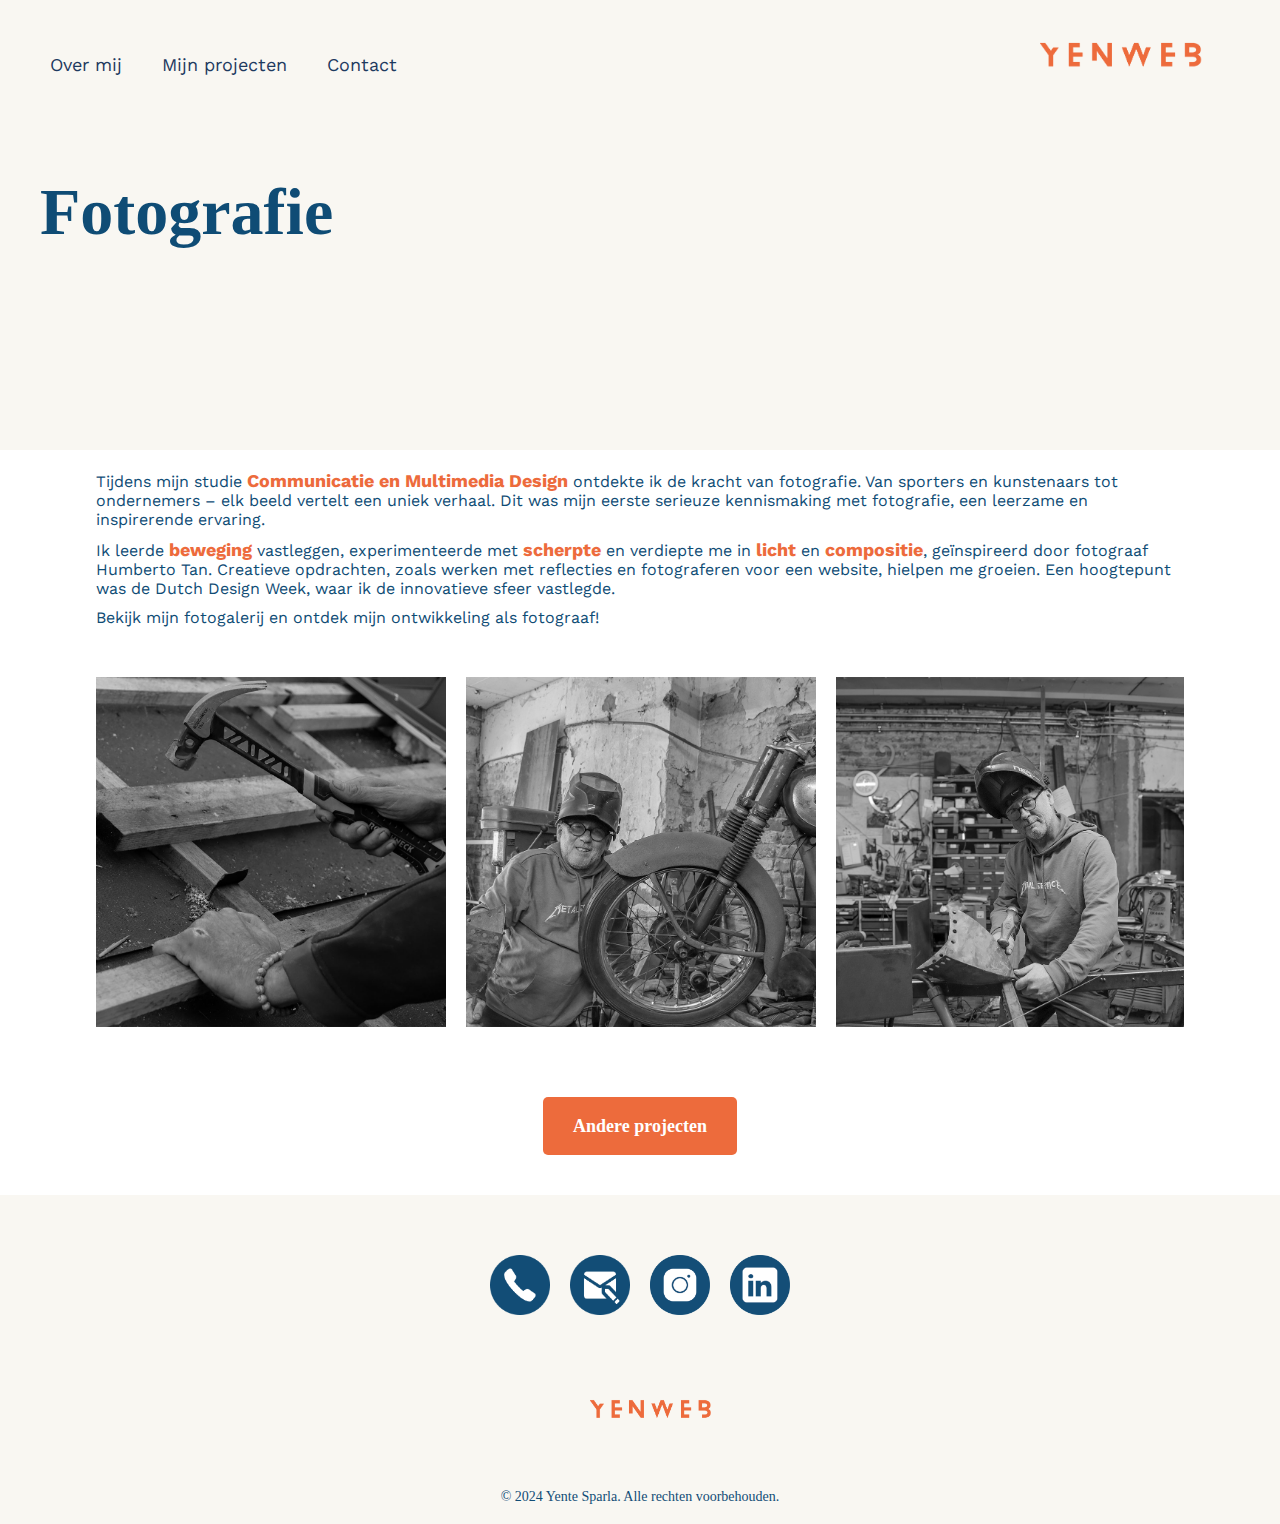
==== fotografie.html @ 03d5929c "Add files via upload" ====
<!DOCTYPE html>
<html lang="en">

<head>
    <meta charset="UTF-8">
    <meta name="viewport" content="width=device-width, initial-scale=1.0">
    <title>Fotografie</title>
    <link rel="stylesheet" href="css/reset.css">
    <link rel="stylesheet" href="css/style.css">
    <script src="js/script.js"></script>
</head>

<body>
    <header class="headerFotografie">
        <div class="container">
            <nav>
                <a href="index.html#over-mij">Over mij</a>
                <div class="dropdown">
                    <a href="index.html#mijn-projecten">Mijn projecten</a>
                    <div class="dropdown-content">
                        <a href="graphic-design.html">Graphic Design</a>
                        <a href="fotografie.html">Fotografie</a>
                        <a href="web-design.html">Web Design</a>
                    </div>
                </div>
                <a href="index.html#contact">Contact</a>
            </nav>
            <a href="index.html">
                <img id="logo" src="assets/logo.png" alt="Logo">
            </a>
        </div>
        <h1 class="titelProjecten">Fotografie</h1>
    </header>
    <main class="mainFotografie">
        <p class="tekstFotografie"> Tijdens mijn studie <span class="highlight">Communicatie en Multimedia Design</span> ontdekte ik de kracht van fotografie. Van sporters en
            kunstenaars tot ondernemers – elk beeld vertelt een uniek verhaal. Dit was mijn eerste serieuze kennismaking
            met fotografie, een leerzame en inspirerende ervaring.</p>
        <p class="tekstFotografie tekstFotografie2">Ik leerde <span class="highlight">beweging</span> vastleggen, experimenteerde met <span class="highlight">scherpte</span> en verdiepte me in <span class="highlight">licht</span> en <span class="highlight">compositie</span>,
            geïnspireerd door fotograaf Humberto Tan. Creatieve opdrachten, zoals werken met reflecties en fotograferen
            voor een website, hielpen me groeien. Een hoogtepunt was de Dutch Design Week, waar ik de innovatieve sfeer
            vastlegde.</p>
        <p class="tekstFotografie tekstFotografie2">Bekijk mijn fotogalerij en ontdek mijn ontwikkeling als fotograaf!</p>
    
        <div class="slider-container slider-container2">
            <div class="slider-track">
                <img src="assets/fotografie/fotografie1.jpg" alt="" class="slideshow-image1">
                <img src="assets/fotografie/fotografie2.jpg" alt="" class="slideshow-image1">
                <img src="assets/fotografie/fotografie3.jpg" alt="" class="slideshow-image1">
                <img src="assets/fotografie/fotografie4.jpg" alt="" class="slideshow-image1">
                <img src="assets/fotografie/fotografie5.jpg" alt="" class="slideshow-image1">
                <img src="assets/fotografie/fotografie6.jpg" alt="" class="slideshow-image1">

                <img src="assets/fotografie/fotografie1.jpg" alt="" class="slideshow-image1">
                <img src="assets/fotografie/fotografie2.jpg" alt="" class="slideshow-image1">
                <img src="assets/fotografie/fotografie3.jpg" alt="" class="slideshow-image1">
                <img src="assets/fotografie/fotografie4.jpg" alt="" class="slideshow-image1">
                <img src="assets/fotografie/fotografie5.jpg" alt="" class="slideshow-image1">
                <img src="assets/fotografie/fotografie6.jpg" alt="" class="slideshow-image1">
            </div>
        </div>

        <div class="back-to-home">
            <a href="index.html#mijn-projecten" class="back-button">Andere projecten</a>
        </div>
    
    </main>

    <footer class="footer2">
        <div class="footer-content">
            <div class="footer-icons">
                <div class="tooltip">
                    <img src="assets/telefoonIcon2.png" alt="Telefoon">
                    <span class="tooltiptext">+32 491 73 46 63</span>
                </div>
                <a href="mailto:yentesparla@hotmail.com">
                    <img src="assets/mailIcon2.png" alt="E-mail">
                </a>
                <a href="https://www.instagram.com/yenwebdesigns/" target="_blank">
                    <img src="assets/instagramIcon2.png" alt="Instagram">
                </a>
                <a href="https://www.linkedin.com/in/yente-sparla-14b9ba313/?originalSubdomain=be" target="_blank">
                    <img src="assets/linkedinIcon2.png" alt="LinkedIn">
                </a>
            </div>
            <img id="logoWit" src="assets/logo.png" alt="Logo">
        </div>
        <div class="footer-bottom">
            <p class="color">&copy; 2024 Yente Sparla. Alle rechten voorbehouden.</p>
        </div>
    </footer>
</body>

</html>
---- css/style.css ----
@import url('https://fonts.googleapis.com/css2?family=Allura&family=Anton&family=Bitter:ital,wght@0,100..900;1,100..900&family=Dancing+Script:wght@400..700&family=Great+Vibes&family=IBM+Plex+Mono:ital,wght@0,100;0,200;0,300;0,400;0,500;0,600;0,700;1,100;1,200;1,300;1,400;1,500;1,600;1,700&family=Josefin+Sans:ital,wght@0,100..700;1,100..700&family=Nunito:ital,wght@0,200..1000;1,200..1000&family=Work+Sans:ital,wght@0,100..900;1,100..900&display=swap');

body {
    font-family: 'Georgia', serif;
    margin: 0;
    padding: 0;
    color: #0F4C75;
}

/* header */
header {
    background-color: #F9F7F2;
    color: #0F4C75;
    height: 80vh;
    position: relative; /* Zorg ervoor dat de header de referentie is voor absolute positionering */

}

.container {
    max-width: 1200px;
    margin: 0 auto;
    padding: 20px;
    display: flex;
    justify-content: space-between;
    align-items: center;
}

nav {
    display: flex;
    gap: 20px;
    color: #0F4C75;
    font-family: "Work Sans";
    font-size: 18px;
    font-style: normal;
    font-weight: 400;
    line-height: normal;
    margin-top: -30px;
}

nav a {
    text-decoration: none;
    color: #1e3a5f;
    position: relative;
    padding: 5px 10px;
    transition: color 0.4s ease-in-out, transform 0.4s ease-in-out;
    display: inline-block;
}

nav a:hover {
    color: #e76f51;
    transform: scale(1.1) rotate(-2deg);
    text-shadow: 2px 2px 8px rgba(231, 111, 81, 0.3);
}

.dropdown {
    position: relative;
    display: inline-block;
}

.dropdown-content {
    display: none;
    position: absolute;
    background-color: white;
    min-width: 150px;
    box-shadow: 0px 4px 8px rgba(0, 0, 0, 0.2);
    z-index: 1;
    transform: translateY(-10px) scale(0.95);
    opacity: 0;
    transition: opacity 0.4s ease-in-out, transform 0.4s ease-in-out;
    transform-origin: top;
}

.dropdown-content a {
    color: #1e3a5f;
    padding: 10px;
    display: block;
    text-decoration: none;
}

.dropdown-content a:hover {
    background-color: #e76f51;
    color: white;
}

.dropdown:hover .dropdown-content {
    display: block;
    opacity: 1;
    transform: translateY(0) scale(1);
}

.header-content {
    display: flex;
    align-items: center;
    justify-content: space-between;
    padding: 20px;
}

.header-text {
    max-width: 70%;
    font-family: "Recoleta";
    font-weight: 700;
}

.header-text h1 {
    font-size: 66px;
    margin: 0;
}

.experience {
    font-size: 24px;
    font-weight: bold;
    display: flex;
    align-items: center;
    gap: 5px;
    margin-top: 100px;
    margin-left: 50px;
    font-family: "Recoleta";
    font-weight: 700;
}

.experience .number {
    font-size: 68px;
    font-weight: bold;
    color: #e76f51;
}

.experience .text {
    font-size: 24px;
    color: #5FAFE4;
    font-weight: normal;
    width: 100px;
}

.experience span {
    color: #5FAFE4;
}

.profile-image {
    position: absolute;
    bottom: 0;
    left: 75%;
    transform: translateX(-50%); /* Centreer de afbeelding horizontaal */
    display: flex;
    flex-direction: column;
    align-items: center;

}

.profile-image img {
    width: 366px;
    border-radius: 10px;
    margin-left: -130px;
    margin-top: -70px;

}

.abstract-bg {
    position: absolute;
    margin-top: -50px;
    left: -120px;
    width: 360px;
    height: 420px;
    background: url('../assets/achtergrondPF.png') no-repeat center;
    background-size: cover;
    z-index: -1;
}

#logo {
    width: 200px;
    flex-shrink: 0;
    margin-top: 20px;
}

/* main */
main {
    background-color: #FFFFFF;
    padding: 20px;
}

/* Over mij */
.about-section {
    display: flex;
    justify-content: space-between;
    align-items: center;
    max-width: 1100px;
    margin: 50px auto;
    padding: 20px;
    background: white;
    border-radius: 10px;
}

.about-text {
    max-width: 50%;
    opacity: 0;
    transform: translateX(100%);
    transition: transform 0.8s ease-out, opacity 0.5s ease-out;
}

.about-text.visible {
    opacity: 1;
    transform: translateX(0);
}

.about-text h2 {
    font-size: 28px;
    color: #1e3a5f;
}

.about-text p {
    font-size: 16px;
    line-height: 1.5;
    color: #333;
}

/* Skills */
.skills1 {
    display: flex;
    flex-direction: column;
    gap: 15px;
    font-family: "Work Sans";
    font-size: 20px;
    font-weight: 600;
}

.skill-card {
    display: flex;
    align-items: center;
    background: white;
    padding: 20px;
    border-radius: 10px;
    box-shadow: 0px 4px 8px rgba(0, 0, 0, 0.1);
    transition: transform 0.3s ease-in-out;
}

.skill-card:hover {
    transform: scale(1.05);
}

.skill-card img {
    width: 40px;
    height: 40px;
    margin-right: 15px;
}

.aboutme-style {
    font-family: "Work Sans";
    color: #0F4C75;
    font-weight: 400;
}

#titel-aboutme {
    font-family: "Recoleta";
    font-weight: 700;
    font-size: 36px;
    margin-bottom: 20px;
}

/* Projecten */
.project-section {
    padding: 100px;
    margin: 100px auto;
    text-align: center;
    background: #F9F7F2;
}

.project-section h2 {
    font-family: "Recoleta";
    font-weight: 700;
    font-size: 36px;
    margin-bottom: 50px;
}

.projects {
    display: flex;
    justify-content: center;
    gap: 20px;
    margin-top: 20px;
}

.project-card {
    width: 300px;
    height: 300px;
    border-radius: 42px;
    background-size: cover;
    background-position: center;
    display: flex;
    font-size: 45px;
    font-weight: bold;
    color: #F9F7F2;
    text-decoration: none;
    transition: transform 1.2s ease-out, opacity 0.8s ease-out;
    font-family: Recoleta;
    position: relative;
    overflow: hidden;
    opacity: 0;
    transform: translateY(50px);
}

.project-card:hover {
    box-shadow: 0 10px 20px rgba(0, 0, 0, 0.2);
}

.graphic-design {
    background-image: url(../assets/graphicdesign-project.png);
}

.fotografie {
    background-image: url(../assets/fotografie-project.png);
}

.web-design {
    background-image: url(../assets/webdesign-project.png);
}

.project-card.graphic-design,
.project-card.fotografie,
.project-card.web-design {
    display: inline-block;
    position: relative;
}

.project-card.graphic-design::before {
    content: '';
    display: block;
    height: 50px;
    /* Pas de waarde aan naar wens */
}

.project-card.fotografie::before {
    content: '';
    display: block;
    height: 200px;
    /* Pas de waarde aan naar wens */
}

.project-card.web-design::before {
    content: '';
    display: block;
    height: 100px;
    /* Pas de waarde aan naar wens */
}

.project-card.visible {
    opacity: 1;
    transform: translateY(0);
}


/* Contact */
.cta-section {
    text-align: center;
    padding: 50px 20px;
    font-family: "Recoleta";

}

.cta-section h2 {
    font-size: 42px;
    font-weight: bold;
    width: 50%;
    margin: 0 auto 30px;
}

.cta-section h2 span {
    color: #e76f51;
}

#styleGP {
    font-weight: 400;
}

.cta-container {
    display: flex;
    align-items: center;
    justify-content: center;
    position: relative;
    width: 300px;
    background-color: #0F4C75;
    border-radius: 30px;
    padding: 10px;
    overflow: hidden;
}

.cta-container {
    display: flex;
    align-items: center;
    justify-content: space-between;
    position: relative;
    width: 300px;
    height: 70px;
    background-color: #0F4C75;
    border-radius: 30px;
    padding: 10px;
    overflow: hidden;
    cursor: grab;
    margin: 0 auto;
}

.cta-button {
    background: #e76f51;
    color: white;
    font-size: 18px;
    font-weight: bold;
    padding: 15px 25px;
    border-radius: 30px;
    text-decoration: none;
    position: absolute;
    left: 10px;
    transition: transform 0.4s ease-in-out;
    user-select: none;
    z-index: 100;
}

.cta-arrow {
    position: absolute;
    right: 40px;
    color: white;
    font-size: 34px;
    z-index: 1;

}

/* skills */
.skills {
    width: 1353px;
    height: 157px;
    margin: 30px auto -29px;
}

.skills .overlap {
    position: relative;
    height: 158px;
    top: -1px;
}

.skills .overlap-group {
    position: absolute;
    width: 937px;
    height: 140px;
    top: 17px;
    left: 0;
}

.skills .rectangle {
    width: 194px;
    height: 53px;
    top: 69px;
    left: 3px;
    background-color: #5eaee4;
    transform: rotate(-8.28deg);
    position: absolute;
    border-radius: 50px;
}

.skills .div {
    width: 208px;
    height: 53px;
    top: 48px;
    left: 330px;
    background-color: #5eaee4;
    transform: rotate(22.94deg);
    position: absolute;
    border-radius: 50px;
}

.skills .rectangle-2 {
    width: 144px;
    height: 55px;
    top: 15px;
    left: 154px;
    background-color: #124d76;
    transform: rotate(12.17deg);
    position: absolute;
    border-radius: 50px;
}

.skills .text-wrapper {
    position: absolute;
    width: 138px;
    top: 80px;
    left: 29px;
    transform: rotate(-8.32deg);
    font-family: "Work Sans-SemiBold", Helvetica;
    font-weight: 600;
    color: #ffffff;
    font-size: 20px;
    text-align: center;
    letter-spacing: 0;
    line-height: normal;
}

.skills .rectangle-3 {
    width: 205px;
    height: 53px;
    top: 79px;
    left: 192px;
    background-color: #ed6b3c;
    position: absolute;
    border-radius: 50px;
}

.skills .text-wrapper-2 {
    position: absolute;
    width: 211px;
    top: 92px;
    left: 188px;
    transform: rotate(-0.11deg);
    font-family: "Work Sans-SemiBold", Helvetica;
    font-weight: 600;
    color: #ffffff;
    font-size: 20px;
    text-align: center;
    letter-spacing: 0;
    line-height: normal;
}

.skills .rectangle-4 {
    width: 205px;
    height: 53px;
    top: 79px;
    left: 730px;
    background-color: #ed6b3c;
    position: absolute;
    border-radius: 50px;
}

.skills .text-wrapper-3 {
    position: absolute;
    width: 211px;
    top: 92px;
    left: 726px;
    transform: rotate(-0.11deg);
    font-family: "Work Sans-SemiBold", Helvetica;
    font-weight: 600;
    color: #ffffff;
    font-size: 20px;
    text-align: center;
    letter-spacing: 0;
    line-height: normal;
}

.skills .text-wrapper-4 {
    position: absolute;
    width: 211px;
    top: 28px;
    left: 120px;
    transform: rotate(12.17deg);
    font-family: "Work Sans-SemiBold", Helvetica;
    font-weight: 600;
    color: #ffffff;
    font-size: 20px;
    text-align: center;
    letter-spacing: 0;
    line-height: normal;
}

.skills .rectangle-5 {
    width: 174px;
    height: 53px;
    top: 22px;
    left: 492px;
    background-color: #ed6b3c;
    transform: rotate(-4.67deg);
    position: absolute;
    border-radius: 50px;
}

.skills .text-wrapper-5 {
    position: absolute;
    width: 179px;
    top: 35px;
    left: 490px;
    transform: rotate(-5.32deg);
    font-family: "Work Sans-SemiBold", Helvetica;
    font-weight: 600;
    color: #ffffff;
    font-size: 20px;
    text-align: center;
    letter-spacing: 0;
    line-height: normal;
}

.skills .text-wrapper-6 {
    position: absolute;
    width: 211px;
    top: 62px;
    left: 324px;
    transform: rotate(22.94deg);
    font-family: "Work Sans-SemiBold", Helvetica;
    font-weight: 600;
    color: #ffffff;
    font-size: 20px;
    text-align: center;
    letter-spacing: 0;
    line-height: normal;
}

.skills .rectangle-6 {
    width: 155px;
    height: 53px;
    top: 65px;
    left: 586px;
    background-color: #124d76;
    transform: rotate(-18.25deg);
    position: absolute;
    border-radius: 50px;
}

.skills .text-wrapper-7 {
    position: absolute;
    top: 78px;
    left: 610px;
    transform: rotate(-18.97deg);
    font-family: "Work Sans-SemiBold", Helvetica;
    font-weight: 600;
    color: #ffffff;
    font-size: 20px;
    text-align: center;
    letter-spacing: 0;
    line-height: normal;
    white-space: nowrap;
}

.skills .overlap-group-2 {
    position: absolute;
    width: 468px;
    height: 149px;
    top: 0;
    left: 886px;
}

.skills .rectangle-7 {
    width: 205px;
    height: 53px;
    top: 96px;
    left: 260px;
    background-color: #ed6b3c;
    position: absolute;
    border-radius: 50px;
}

.skills .text-wrapper-8 {
    position: absolute;
    width: 211px;
    top: 110px;
    left: 256px;
    transform: rotate(-0.11deg);
    font-family: "Work Sans-SemiBold", Helvetica;
    font-weight: 600;
    color: #ffffff;
    font-size: 20px;
    text-align: center;
    letter-spacing: 0;
    line-height: normal;
}

.skills .rectangle-8 {
    width: 174px;
    height: 53px;
    top: 51px;
    left: 124px;
    background-color: #124d76;
    transform: rotate(-4.67deg);
    position: absolute;
    border-radius: 50px;
}

.skills .text-wrapper-9 {
    position: absolute;
    width: 179px;
    top: 64px;
    left: 122px;
    transform: rotate(-5.32deg);
    font-family: "Work Sans-SemiBold", Helvetica;
    font-weight: 600;
    color: #ffffff;
    font-size: 20px;
    text-align: center;
    letter-spacing: 0;
    line-height: normal;
}

.skills .rectangle-9 {
    width: 155px;
    height: 53px;
    top: 27px;
    left: 4px;
    background-color: #5eaee4;
    transform: rotate(-22.27deg);
    position: absolute;
    border-radius: 50px;
}

.skills .text-wrapper-10 {
    position: absolute;
    top: 40px;
    left: 19px;
    transform: rotate(-22.98deg);
    font-family: "Work Sans-SemiBold", Helvetica;
    font-weight: 600;
    color: #ffffff;
    font-size: 20px;
    text-align: center;
    letter-spacing: 0;
    line-height: normal;
    white-space: nowrap;
}


/* footer */
.footer {
    background-color: #1e3a5f;
    color: white;
    text-align: center;
    padding: 50px 20px;
    margin-top: 50px;
}

.footer {
    background-color: #0F4C75;
    color: white;
    text-align: center;
    padding: 30px 20px;
}

.footer-icons {
    display: flex;
    justify-content: center;
    gap: 30px;
    margin: 40px auto;

}

.footer-icons img {
    width: 100px;
    height: 100px;
}

#logoWit {
    width: 200px;
    flex-shrink: 0;
    margin-top: 50px;
    margin-left: 50px;
}


/* Graphic Design */
.titelProjecten {
    font-family: "Recoleta";
    font-weight: 700;
    font-size: 66px;
    margin-bottom: 50px;
    max-width: 1200px;
    margin: 0 auto;
    padding: 20px;
}
.image-container {
    margin-top: -200px;
    margin-left: -20px;
    width: 100vw;
    padding: 0; 
    box-sizing: border-box; 
    text-align: center; 
    position: relative;
    display: inline-block;
}
.image-container img {
    display: block;
    max-width: 100%;
    height: auto;
    transition: filter 0.3s ease; /* Voeg een overgang toe voor de blur */
}

.image-container {
    position: relative;
    display: inline-block;
}

.clickable-image {
    display: block;
    max-width: 100%;
    height: auto;
    transition: filter 0.3s ease; /* Voeg een overgang toe voor de blur */
}

.overlay-image {
    position: absolute;
    top: 50%;
    left: 50%;
    transform: translate(-50%, -50%);
    width: 250px; /* Pas de grootte van de overlay-afbeelding aan naar wens */
    height: auto;
    pointer-events: auto; /* Maak de overlay-afbeelding klikbaar */
    border-radius: 180px;
    animation: pulse 2s infinite; /* Voeg een pulse animatie toe */
    cursor: pointer; /* Verander de cursor naar een pointer */
}

@keyframes pulse {
    0% {
        transform: translate(-50%, -50%) scale(1);
    }
    50% {
        transform: translate(-50%, -50%) scale(1.1);
    }
    100% {
        transform: translate(-50%, -50%) scale(1);
    }
}

.overlay-image:hover {
    animation: none; /* Stop de pulse animatie bij hover */
    transform: translate(-50%, -50%) scale(1.2); /* Vergroot de afbeelding bij hover */
    transition: transform 0.3s ease; /* Voeg een overgang toe voor de vergroting */
}

/* The Modal */
.modal {
    display: none;
    position: fixed;
    z-index: 1;
    left: 50%;
    top: 50%;
    transform: translate(-50%, -50%);
    width: 90%;
    height: 90%;
    overflow: auto;
    justify-content: center;
    align-items: center;
    background: #F9F7F2;
    box-shadow: 0 4px 8px rgba(0, 0, 0, 0.2);
    border-radius: 10px;
    text-align: center;
}

.banner{
    width: 100%;
}
.padding{
    padding: 50px;
}
.lijn{
    border-bottom: 2px solid #D5D3CF;
    margin: 40px auto;
    width: 90%;
}
.modal-content {
    margin: 0 auto;
    display: block;
    max-width: 80%;
    max-height: 80%;
}

/* Add Animation */
.modal-content, #caption { 
    animation-name: zoom;
    animation-duration: 0.6s;
}

@keyframes zoom {
    from {transform: scale(0)} 
    to {transform: scale(1)}
}



.close {
    position: absolute;
    top: 10px;
    right: 20px;
    font-size: 30px;
    cursor: pointer;
}

.mockup {
    width: 100%;
    border-radius: 10px;
    margin-bottom: 20px;
}

.highlight {
    color: #ff7f50;
    font-weight: bold;
}
.InfoSchoolproject {
    display: flex;
    justify-content: space-between;
    align-items: center;
    margin-top: 30px;
    margin-bottom: 50px;
    font-weight: bold;
    color: #2c3e50;
}
.InfoSchoolprojectTekst{
    font-size: 30px;
    color: #0F4C75;
}

.Mockups {
    display: flex;
    gap: 10px;
    justify-content: center;
    margin-top: 20px;
    margin-left: auto; /* Voeg deze regel toe om de container te centreren */
    margin-right: auto; /* Voeg deze regel toe om de container te centreren */
    max-width: 100%; /* Zorg ervoor dat de container niet breder is dan de viewport */
}

.Mockups img {
    width: 45%;
    border-radius: 10px;
}
.TitelModal{
    font-family: "Recoleta-Bold", Helvetica;
    font-weight: 700;
    color: #124d76;
    font-size: 44px;
    text-align: left;
    margin-bottom: 15px;
}
.tekstModal{
    font-family: "Work Sans", Helvetica;
    font-weight: 350;
    color: #124D76;
    font-size: 16px;
    text-align: left;
    line-height: normal;
}
.highlight {
    color: #ED6B3C;
    font-weight: bold;
    font-size: 18px;
}
.tekstModal2{
    margin-top: 10px;
}
.link {
    color: #ED6B3C;
    font-weight: bold;
    font-size: 18px;
    text-decoration: none;
    transition: color 0.3s ease, transform 0.3s ease; /* Voeg een overgang toe voor de kleur en transformatie */
}

.link:hover {
    color: #FF4500; /* Verander de kleur bij hover */
    transform: scale(1.1); /* Vergroot de link iets bij hover */
}
.close {
    position: absolute;
    top: 35px;
    right: 35px;
    width: 40px;
    height: 40px;
    background-image: url('assets/closeIcon.png'); /* Voeg de achtergrondafbeelding toe */
    background-size: cover;
    background-position: center;
    border-radius: 50%; /* Maak de sluitknop een cirkel */
    display: flex;
    justify-content: center;
    align-items: center;
    cursor: pointer;
}

.close-icon {
    width: 70px; /* Pas de grootte van het kruis aan naar wens */
    height: 70px;
    pointer-events: none; /* Zorg ervoor dat de klikbare acties niet worden geblokkeerd */
}
.close:hover {
    transform: scale(1.1); /* Vergroot de sluitknop bij hover */
}
.slider-container {
    width: 100%;
    overflow: hidden;
    position: relative;
    max-width: 100%; /* Pas aan naar wens */
}

.slider-track {
    display: flex;
    width: max-content; /* Aantal afbeeldingen */
    animation: slideAnimation 30s linear infinite;
    gap: 20px;
    animation-play-state: running !important; /* Zorgt ervoor dat hij niet stopt */

}

.slideshow-image {
    width: 90%;
    max-width: 800px; /* Pas aan naar wens */
    height: auto;
    flex-shrink: 0;
}
.slideshow-image1 {
    max-width: 350px;
    height: 350px; 
    flex-shrink: 0;
    object-fit: cover; 
}
/* Animatie voor het automatisch schuiven */
@keyframes slideAnimation {
    0% { transform: translateX(0); }
    100% { transform: translateX(-50%); } /* Halve breedte verplaatsen, zodat er altijd content is */
}

#gifCoodle{
    width: 20%;
    height: 20%;
    margin-top: 150px;
}


.back-to-home {
    text-align: center;
    margin: 20px 0;
}

.back-button {
    margin-top: 50px;
    display: inline-block;
    padding: 20px 30px;
    font-size: 18px;
    font-weight: bold;
    color: #FFFFFF;
    background-color: #ED6B3C;
    border: none;
    border-radius: 5px;
    text-decoration: none;
    transition: background-color 0.3s ease;
}

.back-button:hover {
    background-color: #0F4C75;
}

/* Fotografie */
.tekstFotografie{
font-family: "Work Sans";
font-size: 16px;
font-style: normal;
font-weight: 400;
line-height: normal;
}
.headerFotografie{
    background-color: #F9F7F2;
    color: #0F4C75;
    height: 50vh;
}
.mainFotografie{
width: 85%;
margin: 0 auto;
}
.tekstFotografie2{
    margin-top: 10px;
}
.slider-container2 {
  margin-top: 50px;
}
.footer2{
    background-color: #F9F7F2;
}

/* Voorkom achtergrond scrollen en voeg blur toe */
body.modal-open::before {
    content: "";
    position: fixed;
    top: 0;
    left: 0;
    width: 100%;
    height: 100%;
    background: rgba(0, 0, 0, 0.3); /* Donkere overlay */
    backdrop-filter: blur(10px); /* Voeg blur toe */
    z-index: 1;
    
}

/* Zorg ervoor dat de modal voor de blur komt */
.modal {
    position: fixed;
    z-index: 2; /* Hoger dan de blur overlay */
}
body.modal-open {
    overflow: hidden; /* Voorkomt scrollen op de achtergrond */
}


/* Footer */
footer {
    background-color: #0F4C75;
    color: #fff;
    padding: 20px 0;
    text-align: center;
}

.footer-content {
    display: flex;
    flex-direction: column;
    align-items: center;
    justify-content: center;
    gap: 20px;
}

.footer-icons {
    display: flex;
    gap: 20px;
}

.footer-icons img {
    width: 60px;
    height: 60px;
    transition: transform 0.3s ease;
}

.footer-icons img:hover {
    transform: scale(1.1);
}

#logoWit {
    width: 150px;
    margin-top: 20px;
}

.footer-bottom {
    margin-top: 20px;
}

.footer-bottom p {
    margin: 0;
    font-size: 14px;
}

.tooltip {
    position: relative;
    display: inline-block;
    cursor: pointer;
}

.tooltip .tooltiptext {
    visibility: hidden;
    width: 160px;
    background-color: #0F4C75;
    color: #fff;
    text-align: center;
    border-radius: 5px;
    padding: 5px 0;
    position: absolute;
    z-index: 1;
    bottom: 125%; /* Plaats de tooltip boven het element */
    left: 50%;
    margin-left: -80px; /* Gebruik negatieve marge om de tooltip te centreren */
    opacity: 0;
    transition: opacity 0.3s;
}

.tooltip .tooltiptext::after {
    content: "";
    position: absolute;
    top: 100%; /* Plaats de pijl onder de tooltip */
    left: 50%;
    margin-left: -5px;
    border-width: 5px;
    border-style: solid;
    border-color: #0F4C75 transparent transparent transparent;
}

.tooltip:hover .tooltiptext {
    visibility: visible;
    opacity: 1;
}
.color{
    color: #124D76;
}
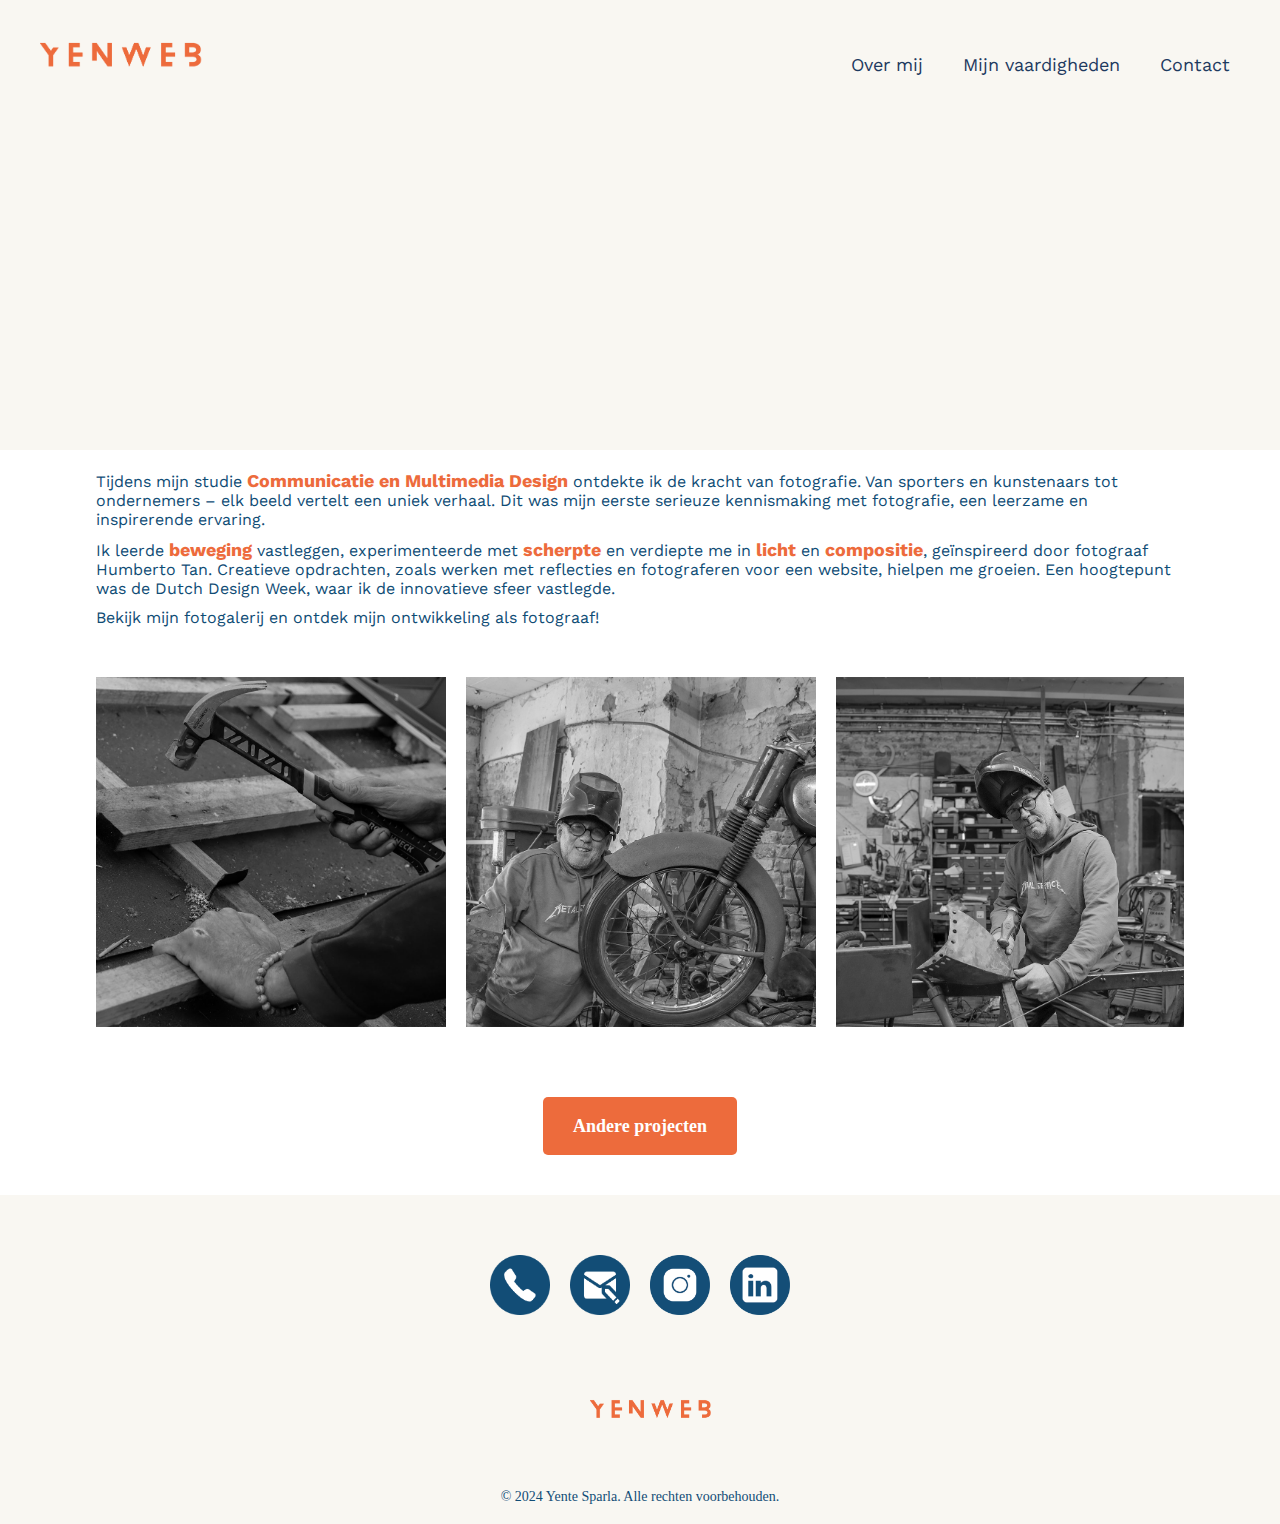
==== commit 25f47cbb: "Add files via upload" ====
--- a/fotografie.html
+++ b/fotografie.html
@@ -12,11 +12,15 @@
 
 <body>
     <header class="headerFotografie">
+    
         <div class="container">
+            <a href="index.html">
+                <img id="logo" src="assets/logo.png" alt="Logo">
+            </a>
             <nav>
                 <a href="index.html#over-mij">Over mij</a>
                 <div class="dropdown">
-                    <a href="index.html#mijn-projecten">Mijn projecten</a>
+                    <a href="index.html#mijn-projecten">Mijn vaardigheden</a>
                     <div class="dropdown-content">
                         <a href="graphic-design.html">Graphic Design</a>
                         <a href="fotografie.html">Fotografie</a>
@@ -25,9 +29,7 @@
                 </div>
                 <a href="index.html#contact">Contact</a>
             </nav>
-            <a href="index.html">
-                <img id="logo" src="assets/logo.png" alt="Logo">
-            </a>
+        
         </div>
         <h1 class="titelProjecten">Fotografie</h1>
     </header>
--- a/css/style.css
+++ b/css/style.css
@@ -12,7 +12,8 @@
     background-color: #F9F7F2;
     color: #0F4C75;
     height: 80vh;
-    position: relative; /* Zorg ervoor dat de header de referentie is voor absolute positionering */
+    position: relative;
+    /* Zorg ervoor dat de header de referentie is voor absolute positionering */
 
 }
 
@@ -105,6 +106,74 @@
     font-size: 66px;
     margin: 0;
 }
+/* Animatie voor het binnenvliegen van de tekst */
+@keyframes flyIn {
+    0% {
+        transform: translateY(-100%); /* Start boven beeld */
+        opacity: 0;
+    }
+    100% {
+        transform: translateY(0); /* Komt naar zijn normale positie */
+        opacity: 1;
+    }
+}
+
+/* Animatie voor fade-in effect */
+@keyframes fadeIn {
+    0% {
+        opacity: 0;
+    }
+    100% {
+        opacity: 1;
+    }
+}
+
+/* Animatie voor de ervaring */
+.experience {
+    font-size: 24px;
+    color: #333;
+    display: flex;
+    align-items: center;
+    opacity: 0;
+    animation: flyIn 1s ease-out forwards;
+    animation-delay: 1.5s; /* Start na 1,5 seconden */
+}
+
+.number {
+    font-size: 30px;
+    font-weight: bold;
+    margin-right: 5px;
+}
+
+.text {
+    font-size: 18px;
+}
+
+/* Specifieke animatie voor "Hi, ik ben Yente Sparla" (header) */
+h1 {
+    animation: flyInFromTop 1s ease-out forwards;
+    animation-delay: 0.5s; /* Start na 0.5 seconden */
+    opacity: 0; /* Begin onzichtbaar */
+}
+
+/* Specifieke animatie voor "2 jaar ervaring" */
+.experience {
+    animation: flyInFromTop 1s ease-out forwards;
+    animation-delay: 1.3s; /* Start na 1 seconde */
+}
+
+/* Animatie voor tekst die van boven naar beneden komt */
+@keyframes flyInFromTop {
+    0% {
+        transform: translateY(-100%); /* Start boven het scherm */
+        opacity: 0;
+    }
+    100% {
+        transform: translateY(0); /* Komt naar zijn normale positie */
+        opacity: 1;
+    }
+}
+
 
 .experience {
     font-size: 24px;
@@ -139,7 +208,8 @@
     position: absolute;
     bottom: 0;
     left: 75%;
-    transform: translateX(-50%); /* Centreer de afbeelding horizontaal */
+    transform: translateX(-50%);
+    /* Centreer de afbeelding horizontaal */
     display: flex;
     flex-direction: column;
     align-items: center;
@@ -754,65 +824,65 @@
     margin: 0 auto;
     padding: 20px;
 }
+
 .image-container {
-    margin-top: -200px;
-    margin-left: -20px;
     width: 100vw;
-    padding: 0; 
-    box-sizing: border-box; 
-    text-align: center; 
+    padding: 0;
+    box-sizing: border-box;
+    text-align: center;
     position: relative;
     display: inline-block;
-}
+    position: relative;
+    display: inline-block;
+    position: relative;
+    width: 100%; /* Zorgt ervoor dat de container de volledige breedte in beslag neemt */
+    height: auto; /* Laat de hoogte automatisch aanpassen aan de inhoud */
+    margin: -2px;
+    overflow: hidden;
+    margin-left: -3px;
+}
+.image-container2{
+    margin-top: -200px;
+}
+
 .image-container img {
     display: block;
     max-width: 100%;
     height: auto;
-    transition: filter 0.3s ease; /* Voeg een overgang toe voor de blur */
-}
-
-.image-container {
-    position: relative;
-    display: inline-block;
-}
+    transition: filter 0.3s ease;
+    /* Voeg een overgang toe voor de blur */
+}
+
+
 
 .clickable-image {
     display: block;
     max-width: 100%;
     height: auto;
-    transition: filter 0.3s ease; /* Voeg een overgang toe voor de blur */
-}
-
-.overlay-image {
-    position: absolute;
-    top: 50%;
-    left: 50%;
-    transform: translate(-50%, -50%);
-    width: 250px; /* Pas de grootte van de overlay-afbeelding aan naar wens */
-    height: auto;
-    pointer-events: auto; /* Maak de overlay-afbeelding klikbaar */
-    border-radius: 180px;
-    animation: pulse 2s infinite; /* Voeg een pulse animatie toe */
-    cursor: pointer; /* Verander de cursor naar een pointer */
+    transition: filter 0.3s ease;
+}
+
+
+.img {
+    width: 100%;
+    height: 100%;
 }
 
 @keyframes pulse {
     0% {
         transform: translate(-50%, -50%) scale(1);
     }
+
     50% {
         transform: translate(-50%, -50%) scale(1.1);
     }
+
     100% {
         transform: translate(-50%, -50%) scale(1);
     }
 }
 
-.overlay-image:hover {
-    animation: none; /* Stop de pulse animatie bij hover */
-    transform: translate(-50%, -50%) scale(1.2); /* Vergroot de afbeelding bij hover */
-    transition: transform 0.3s ease; /* Voeg een overgang toe voor de vergroting */
-}
+
 
 /* The Modal */
 .modal {
@@ -833,17 +903,20 @@
     text-align: center;
 }
 
-.banner{
+.banner {
     width: 100%;
 }
-.padding{
+
+.padding {
     padding: 50px;
 }
-.lijn{
+
+.lijn {
     border-bottom: 2px solid #D5D3CF;
     margin: 40px auto;
     width: 90%;
 }
+
 .modal-content {
     margin: 0 auto;
     display: block;
@@ -852,25 +925,26 @@
 }
 
 /* Add Animation */
-.modal-content, #caption { 
+.modal-content,
+#caption {
     animation-name: zoom;
     animation-duration: 0.6s;
 }
 
 @keyframes zoom {
-    from {transform: scale(0)} 
-    to {transform: scale(1)}
-}
-
-
-
-.close {
-    position: absolute;
-    top: 10px;
-    right: 20px;
-    font-size: 30px;
-    cursor: pointer;
-}
+    from {
+        transform: scale(0)
+    }
+
+    to {
+        transform: scale(1)
+    }
+}
+
+
+
+
+
 
 .mockup {
     width: 100%;
@@ -882,6 +956,7 @@
     color: #ff7f50;
     font-weight: bold;
 }
+
 .InfoSchoolproject {
     display: flex;
     justify-content: space-between;
@@ -891,7 +966,8 @@
     font-weight: bold;
     color: #2c3e50;
 }
-.InfoSchoolprojectTekst{
+
+.InfoSchoolprojectTekst {
     font-size: 30px;
     color: #0F4C75;
 }
@@ -901,16 +977,17 @@
     gap: 10px;
     justify-content: center;
     margin-top: 20px;
-    margin-left: auto; /* Voeg deze regel toe om de container te centreren */
-    margin-right: auto; /* Voeg deze regel toe om de container te centreren */
-    max-width: 100%; /* Zorg ervoor dat de container niet breder is dan de viewport */
+    margin-left: auto;
+    margin-right: auto;
+    max-width: 100%;
 }
 
 .Mockups img {
     width: 45%;
     border-radius: 10px;
 }
-.TitelModal{
+
+.TitelModal {
     font-family: "Recoleta-Bold", Helvetica;
     font-weight: 700;
     color: #124d76;
@@ -918,7 +995,8 @@
     text-align: left;
     margin-bottom: 15px;
 }
-.tekstModal{
+
+.tekstModal {
     font-family: "Work Sans", Helvetica;
     font-weight: 350;
     color: #124D76;
@@ -926,85 +1004,125 @@
     text-align: left;
     line-height: normal;
 }
+
 .highlight {
     color: #ED6B3C;
     font-weight: bold;
     font-size: 18px;
 }
-.tekstModal2{
+
+.tekstModal2 {
     margin-top: 10px;
 }
-.link {
-    color: #ED6B3C;
+
+.link1 {
+    color: white; /* Witte tekst voor contrast */
     font-weight: bold;
     font-size: 18px;
     text-decoration: none;
-    transition: color 0.3s ease, transform 0.3s ease; /* Voeg een overgang toe voor de kleur en transformatie */
-}
-
-.link:hover {
-    color: #FF4500; /* Verander de kleur bij hover */
-    transform: scale(1.1); /* Vergroot de link iets bij hover */
-}
-.close {
-    position: absolute;
-    top: 35px;
-    right: 35px;
-    width: 40px;
-    height: 40px;
-    background-image: url('assets/closeIcon.png'); /* Voeg de achtergrondafbeelding toe */
-    background-size: cover;
+    cursor: pointer; /* Cursor altijd op pointer */
+    padding: 8px 14px;
+    border-radius: 8px;
+    background: linear-gradient(135deg, #ED6B3C, #FF4500);
+    box-shadow: 0 4px 10px rgba(237, 107, 60, 0.4);
+    transition: transform 0.2s ease, box-shadow 0.3s ease;
+    display: inline-block;
+    animation: pulse 1.5s infinite alternate ease-in-out;
+    animation: none !important;
+
+}
+
+
+.link1:hover {
+    transform: scale(1.05);
+    box-shadow: 0 6px 15px rgba(237, 107, 60, 0.6);
+}
+.clickable-image {
+    box-shadow: none !important;
+}
+
+@keyframes linkGlowEffect {
+    0% {
+        box-shadow: 0 4px 10px rgba(237, 107, 60, 0.4);
+    }
+    100% {
+        box-shadow: 0 6px 20px rgba(237, 107, 60, 0.8);
+    }
+}
+
+
+
+.close-icon {
+    position: absolute; /* Button blijft in de modal, maar is absoluut gepositioneerd ten opzichte van de modal */
+    top: 20px; /* Van bovenaf 20px */
+    right: 20px; /* Van rechts 20px */
+    width: 70px; 
+    height: 70px; 
+    background-image: url('assets/closeIcon.png');
+    background-size: cover; /* Zorg ervoor dat het plaatje goed schaling heeft */
     background-position: center;
-    border-radius: 50%; /* Maak de sluitknop een cirkel */
-    display: flex;
-    justify-content: center;
-    align-items: center;
+    border-radius: 50%; /* Maak de button rond */
     cursor: pointer;
-}
-
-.close-icon {
-    width: 70px; /* Pas de grootte van het kruis aan naar wens */
-    height: 70px;
-    pointer-events: none; /* Zorg ervoor dat de klikbare acties niet worden geblokkeerd */
-}
-.close:hover {
-    transform: scale(1.1); /* Vergroot de sluitknop bij hover */
-}
+    z-index: 1001; /* Zorg ervoor dat de button altijd boven andere elementen komt */
+    transition: transform 0.2s ease; /* Vloeiende overgang voor hover */
+}
+
+.close-icon:hover {
+    transform: scale(1.1); /* Vergroot de knop iets bij hover */
+}
+
+
+
+
+
 .slider-container {
     width: 100%;
     overflow: hidden;
     position: relative;
-    max-width: 100%; /* Pas aan naar wens */
+    max-width: 100%;
+    /* Pas aan naar wens */
 }
 
 .slider-track {
     display: flex;
-    width: max-content; /* Aantal afbeeldingen */
+    width: max-content;
+    /* Aantal afbeeldingen */
     animation: slideAnimation 30s linear infinite;
     gap: 20px;
-    animation-play-state: running !important; /* Zorgt ervoor dat hij niet stopt */
+    animation-play-state: running !important;
+    /* Zorgt ervoor dat hij niet stopt */
 
 }
 
 .slideshow-image {
     width: 90%;
-    max-width: 800px; /* Pas aan naar wens */
+    max-width: 800px;
+    /* Pas aan naar wens */
     height: auto;
     flex-shrink: 0;
 }
+
 .slideshow-image1 {
     max-width: 350px;
-    height: 350px; 
+    height: 350px;
     flex-shrink: 0;
-    object-fit: cover; 
-}
+    object-fit: cover;
+}
+
 /* Animatie voor het automatisch schuiven */
 @keyframes slideAnimation {
-    0% { transform: translateX(0); }
-    100% { transform: translateX(-50%); } /* Halve breedte verplaatsen, zodat er altijd content is */
-}
-
-#gifCoodle{
+    0% {
+        transform: translateX(0);
+    }
+
+    100% {
+        transform: translateX(-50%);
+    }
+
+    /* Halve breedte verplaatsen, zodat er altijd content is */
+}
+
+#gifCoodle {
     width: 20%;
     height: 20%;
     margin-top: 150px;
@@ -1035,29 +1153,34 @@
 }
 
 /* Fotografie */
-.tekstFotografie{
-font-family: "Work Sans";
-font-size: 16px;
-font-style: normal;
-font-weight: 400;
-line-height: normal;
-}
-.headerFotografie{
+.tekstFotografie {
+    font-family: "Work Sans";
+    font-size: 16px;
+    font-style: normal;
+    font-weight: 400;
+    line-height: normal;
+}
+
+.headerFotografie {
     background-color: #F9F7F2;
     color: #0F4C75;
     height: 50vh;
 }
-.mainFotografie{
-width: 85%;
-margin: 0 auto;
-}
-.tekstFotografie2{
+
+.mainFotografie {
+    width: 85%;
+    margin: 0 auto;
+}
+
+.tekstFotografie2 {
     margin-top: 10px;
 }
+
 .slider-container2 {
-  margin-top: 50px;
-}
-.footer2{
+    margin-top: 50px;
+}
+
+.footer2 {
     background-color: #F9F7F2;
 }
 
@@ -1070,18 +1193,13 @@
     width: 100%;
     height: 100%;
     background: rgba(0, 0, 0, 0.3); /* Donkere overlay */
-    backdrop-filter: blur(10px); /* Voeg blur toe */
-    z-index: 1;
-    
-}
-
-/* Zorg ervoor dat de modal voor de blur komt */
-.modal {
-    position: fixed;
-    z-index: 2; /* Hoger dan de blur overlay */
-}
+    filter: blur(10px); /* Fallback voor browsers zonder backdrop-filter */
+    z-index: 999;
+}
+
 body.modal-open {
-    overflow: hidden; /* Voorkomt scrollen op de achtergrond */
+    overflow: hidden;
+    /* Voorkomt scrollen op de achtergrond */
 }
 
 
@@ -1146,9 +1264,10 @@
     padding: 5px 0;
     position: absolute;
     z-index: 1;
-    bottom: 125%; /* Plaats de tooltip boven het element */
+    bottom: 125%;
     left: 50%;
-    margin-left: -80px; /* Gebruik negatieve marge om de tooltip te centreren */
+    margin-left: -80px;
+    /* Gebruik negatieve marge om de tooltip te centreren */
     opacity: 0;
     transition: opacity 0.3s;
 }
@@ -1156,7 +1275,8 @@
 .tooltip .tooltiptext::after {
     content: "";
     position: absolute;
-    top: 100%; /* Plaats de pijl onder de tooltip */
+    top: 100%;
+    /* Plaats de pijl onder de tooltip */
     left: 50%;
     margin-left: -5px;
     border-width: 5px;
@@ -1168,6 +1288,384 @@
     visibility: visible;
     opacity: 1;
 }
-.color{
+
+.color {
     color: #124D76;
-}+}
+
+
+/* Responsive Home pagina */
+
+
+/* Stijl voor het hamburgermenu */
+.hamburger {
+    display: none;
+    flex-direction: column;
+    cursor: pointer;
+    z-index: 2;
+    /* Zorg ervoor dat het hamburgermenu boven de navigatie staat */
+
+}
+
+.hamburger span {
+    height: 3px;
+    width: 25px;
+    background: #0F4C75;
+    margin-bottom: 4px;
+    border-radius: 5px;
+    transition: all 0.3s ease;
+
+}
+
+/* Stijl voor het kruisje */
+.hamburger.active span:nth-child(1) {
+    transform: rotate(45deg) translate(5px, 5px);
+}
+
+.hamburger.active span:nth-child(2) {
+    opacity: 0;
+}
+
+.hamburger.active span:nth-child(3) {
+    transform: rotate(-45deg) translate(5px, -5px);
+}
+
+
+@media (max-width: 900px) {
+    .about-text {
+        text-align: center;
+        margin-top: 20px;
+    }
+
+    #titel-aboutme {
+        font-size: 28px;
+    }
+
+    .aboutme-style {
+        font-size: 16px;
+    }
+
+    .projects {
+        flex-direction: column;
+        align-items: center;
+    }
+
+    .project-card {
+        width: 100%;
+        margin: 10px 0;
+    }
+    
+}
+
+/* Responsive stijl voor mobiele apparaten */
+@media (max-width: 768px) {
+    nav {
+        display: none;
+        flex-direction: column;
+        background: #F9F7F2;
+        position: absolute;
+        top: 60px;
+        right: 20px;
+        width: 200px;
+        border-radius: 10px;
+        box-shadow: 0 4px 8px rgba(0, 0, 0, 0.1);
+    }
+
+    nav.active {
+        display: flex;
+    }
+
+    .hamburger {
+        display: flex;
+        margin-top: -40px;
+
+    }
+
+    .header-text h1 {
+        font-size: 44px;
+        margin-top: -30px;
+    }
+
+    .header-text .experience {
+        font-size: 20px;
+        margin-left: -3px;
+    }
+
+    .header-text .number {
+        font-size: 50px;
+        margin-left: -3px;
+    }
+
+    .header-text .text {
+        font-size: 20px;
+        /* Verklein de grootte van de tekst */
+    }
+
+    .profile-image .abstract-bg {
+        width: 230px;
+        height: 270px;
+    }
+
+    .header {
+        overflow: hidden;
+    }
+
+    .profile-image img {
+        width: 250px;
+    }
+
+    .about-section {
+        flex-direction: column;
+        align-items: center;
+    }
+
+    .skills1 {
+        flex-direction: column;
+        align-items: center;
+    }
+
+    .skill-card {
+        width: 100%;
+        margin-bottom: 20px;
+    }
+
+    .about-text {
+        text-align: center;
+        margin-top: 20px;
+    }
+
+    #titel-aboutme {
+        font-size: 28px;
+    }
+
+    .aboutme-style {
+        font-size: 16px;
+    }
+
+    .projects {
+        flex-direction: column;
+        align-items: center;
+    }
+
+    .project-card {
+        width: 100%;
+        margin: 10px 0;
+        font-size: 34px;
+    }
+
+    .skills {
+        display: none;
+    }
+
+    /* Responsive stijl Graphic Design */
+    .image-container {
+        width: 100%;
+        /* Zorg ervoor dat de container de volledige breedte inneemt op kleinere schermen */
+        margin: -2px auto;
+        /* Centreer de container */
+    }
+
+    .titelProjecten {
+        font-size: 34px;
+    }
+
+    .headerGraphicD {
+        height: 270px;
+    }
+
+    .overlay-image {
+        width: 150px;
+        height: 150px;
+    }
+
+    .close-icon {
+        width: 40px;
+        height: 40px;
+
+    }
+
+    .InfoSchoolprojectTekst {
+        font-size: 20px;
+    }
+
+    .headerFotografie {
+        height: 40vh;
+    }
+
+    .TitelModal {
+        font-size: 30px;
+    }
+    .project-overlay h3.titelProjectOverlay {
+        font-size: 18px;
+    }
+    .category-tags .category-tag {
+        font-size: 5px; /* Pas de gewenste grootte toe */
+    }
+   
+    .project-button {
+        padding: 5px 15px; /* Maak de knop kleiner */
+    }
+    .project-button span.bekijkProject {
+        font-size: 10px ;
+    }
+
+    .project-button .arrow-icon {
+        width: 16px; /* Maak de pijl nog kleiner */
+    }
+ 
+}
+
+
+.img {
+    display: block;
+    width: 100%; /* Zorg ervoor dat de afbeelding de container vult */
+    height: auto; /* Behoud de oorspronkelijke hoogte-breedteverhouding */
+    object-fit: cover; /* Zorg ervoor dat de afbeelding niet vervormt */
+}
+
+.overlay-image {
+    position: absolute;
+    top: 50%;
+    left: 50%;
+    transform: translate(-50%, -50%);
+    width: 80px;
+    height: 80px;
+    border-radius: 50%;
+    pointer-events: none;
+}
+
+.project-overlay {
+    position: absolute;
+    top: 0;
+    right: -50%;
+    width: 50%; 
+    height: 100%; 
+    background-color: #00000045;
+    backdrop-filter: blur(10px);    color: #fff;
+    display: flex;
+    flex-direction: column;
+    justify-content: center;
+    align-items: center;
+    text-align: center;
+    padding: 20px;
+    transition: right 0.8s ease; 
+}
+
+.project-overlay h3 {
+    font-size: 20px;
+    margin-bottom: 10px;
+}
+
+.image-container:hover .project-overlay {
+    right: 0; /* Schuif naar binnen bij hover */
+}
+.category-tags {
+    display: flex;
+    flex-wrap: wrap; /* Zorg ervoor dat de tags naar een nieuwe regel gaan als er geen ruimte is */
+    gap: 10px; /* Ruimte tussen de tags */
+    margin-top: 10px;
+    margin-bottom: 20px;
+    justify-content: center; /* Centreer de tags */
+}
+
+.category-tag {
+    display: inline-block;
+    padding: 5px 10px;
+    font-size: 14px;
+    font-weight: bold;
+    color: #fff;
+    border: 1px solid rgba(200, 200, 200, 0.5); /* Lichte, subtiele rand */
+    box-shadow: 0 2px 4px rgba(0, 0, 0, 0.1); /* Voeg een zachte schaduw toe */
+    border-radius: 8px; /* Maak de hoeken afgerond voor een moderne uitstraling */    border-radius: 8px; /* Afgeronde hoeken */
+    text-align: center;
+    white-space: nowrap; /* Zorg ervoor dat de tekst niet afbreekt */
+}
+h3.titelProjectOverlay{
+    font-size: 65px; 
+    font-weight: 700;
+}
+
+.project-button {
+    display: inline-flex;
+    align-items: center;
+    background-color: #ED6B3C;
+    color: white;
+    font-size: 16px;
+    font-weight: bold;
+    text-decoration: none;
+    border-radius: 50px;
+    padding: 10px 35px;
+    cursor: pointer;
+    position: relative;
+    overflow: hidden;
+}
+
+.project-button::before {
+    content: "";
+    position: absolute;
+    top: 50%;
+    right: -1px;
+    width: 43px;
+    height: 43px;
+    background-color: white;
+    border-radius: 50%;
+    transition: width 0.3s ease-out, height 0.3s ease-out, right 0.3s ease-out;
+    transform: translateY(-50%);
+}
+
+.project-button:hover::before {
+    width: 120%;
+    height: 300%;
+    right: -10%;
+    border-radius: 50px;
+}
+
+.project-button span {
+    position: relative;
+    z-index: 2;
+    transition: color 0.3s;
+}
+
+.arrow-icon {
+    position: absolute;
+    width: 24px;
+    height: 24px;
+    display: flex;
+    align-items: center;
+    justify-content: center;
+    position: relative;
+    z-index: 3;
+    right: -25px; /* Plaats de pijl tegen de rechterkant */
+    top: 50%;
+    transform: translateY(-50%);
+}
+
+.arrow-icon::after {
+    font-size: 24px;
+    font-weight: 700;
+    margin-left: 20px;
+    color: black;
+    transition: color 0.3s;
+}
+
+.project-button span:hover {
+    color: black;
+}
+body.modal-open {
+    backdrop-filter: blur(5px); /* Voeg een blur toe */
+    filter: blur(5px); /* Voor browsers die geen backdrop-filter ondersteunen */
+}
+.overlay {
+    display: none; /* Verberg standaard */
+    position: fixed;
+    top: 0;
+    left: 0;
+    width: 100%;
+    height: 100%;
+    background: rgba(0, 0, 0, 0.3); /* Donkere overlay */
+    backdrop-filter: blur(10px); /* Voeg blur toe */
+}
+
+body.modal-open .overlay {
+    display: block; /* Toon de overlay wanneer de modal open is */
+}
